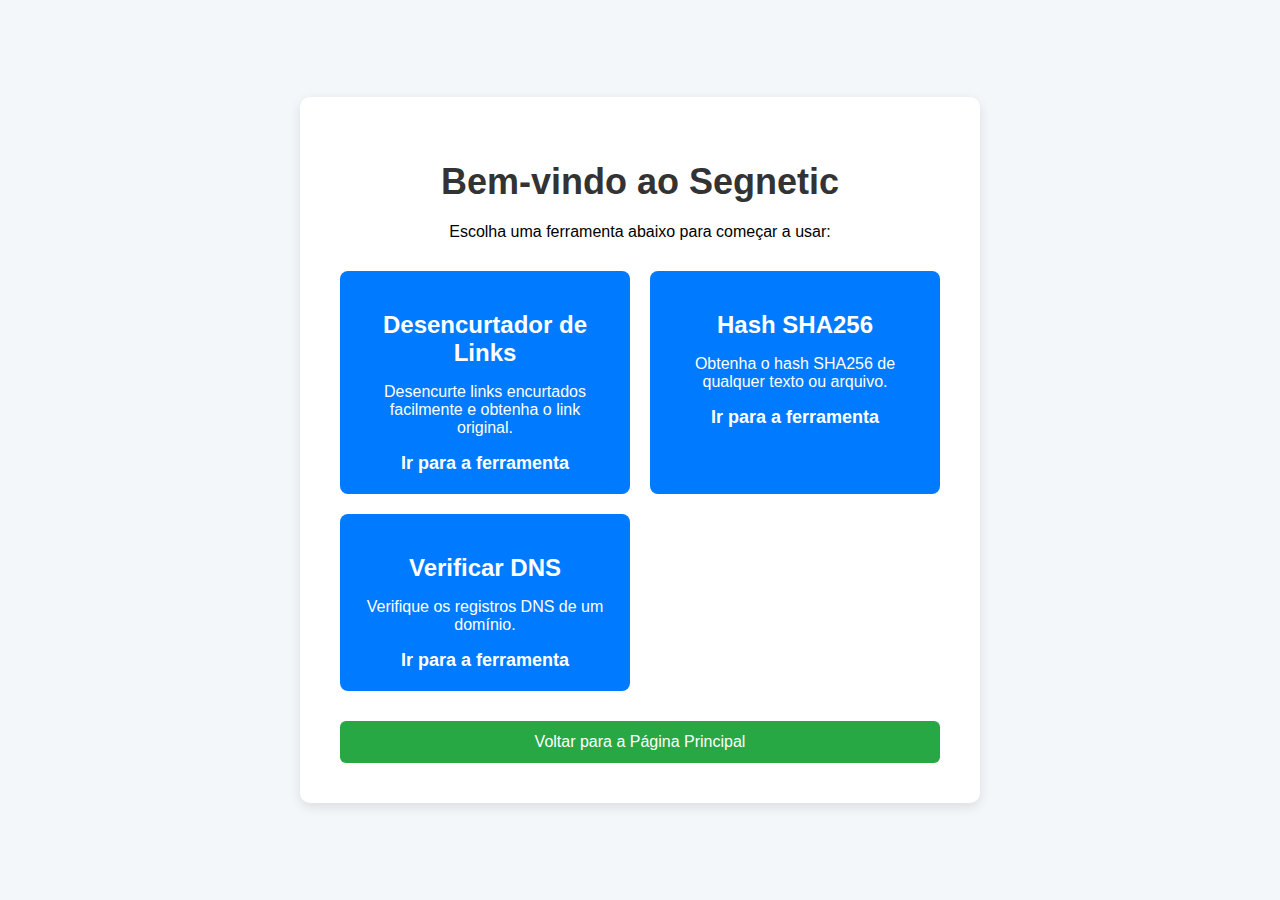
==== index.html @ 499fd067 "Update index.html" ====
<!DOCTYPE html>
<html lang="pt">
<head>
  <meta charset="UTF-8">
  <meta name="viewport" content="width=device-width, initial-scale=1.0">
  <title>Página Principal - Segnetic</title>
  <style>
    body {
      font-family: 'Arial', sans-serif;
      background-color: #f4f7fa;
      margin: 0;
      padding: 0;
      display: flex;
      justify-content: center;
      align-items: center;
      height: 100vh;
    }

    .container {
      background-color: #ffffff;
      border-radius: 10px;
      box-shadow: 0 4px 12px rgba(0, 0, 0, 0.1);
      width: 100%;
      max-width: 600px;
      padding: 40px;
      text-align: center;
    }

    h1 {
      font-size: 36px;
      color: #333;
      margin-bottom: 20px;
    }

    .tools-container {
      display: grid;
      grid-template-columns: 1fr 1fr;
      gap: 20px;
      margin-top: 30px;
    }

    .tool-card {
      background-color: #007BFF;
      color: white;
      border-radius: 8px;
      padding: 20px;
      text-align: center;
      cursor: pointer;
      transition: transform 0.3s ease, box-shadow 0.3s ease;
    }

    .tool-card:hover {
      transform: translateY(-5px);
      box-shadow: 0 4px 20px rgba(0, 123, 255, 0.3);
    }

    .tool-card h2 {
      font-size: 24px;
      margin-bottom: 15px;
    }

    .tool-card p {
      font-size: 16px;
    }

    .tool-card a {
      color: white;
      text-decoration: none;
      font-weight: bold;
      display: block;
      margin-top: 15px;
      font-size: 18px;
      transition: color 0.3s ease;
    }

    .tool-card a:hover {
      color: #f1f1f1;
    }

    .back-button {
      margin-top: 30px;
      padding: 12px;
      background-color: #28a745;
      color: white;
      border: none;
      border-radius: 6px;
      width: 100%;
      cursor: pointer;
      font-size: 16px;
      transition: background-color 0.3s ease;
    }

    .back-button:hover {
      background-color: #218838;
    }

  </style>
</head>
<body>

  <div class="container">
    <h1>Bem-vindo ao Segnetic</h1>
    <p>Escolha uma ferramenta abaixo para começar a usar:</p>

    <!-- Ferramentas -->
    <div class="tools-container">
      <!-- Desencurtador de Links -->
      <div class="tool-card">
        <h2>Desencurtador de Links</h2>
        <p>Desencurte links encurtados facilmente e obtenha o link original.</p>
        <a href="https://dealegear.github.io/segnetic/tracklink.html">Ir para a ferramenta</a>
      </div>

      <!-- Hash SHA256 -->
      <div class="tool-card">
        <h2>Hash SHA256</h2>
        <p>Obtenha o hash SHA256 de qualquer texto ou arquivo.</p>
        <a href="https://dealegear.github.io/segnetic/sha256.html">Ir para a ferramenta</a>
      </div>

      <!-- Verificar DNS -->
      <div class="tool-card">
        <h2>Verificar DNS</h2>
        <p>Verifique os registros DNS de um domínio.</p>
        <a href="https://dealegear.github.io/segnetic/checkdns.html">Ir para a ferramenta</a>
      </div>
    </div>

    <!-- Botão Voltar para a Página Principal -->
    <a href="https://dealegear.github.io/segnetic/">
      <button class="back-button">Voltar para a Página Principal</button>
    </a>
  </div>

</body>
</html>
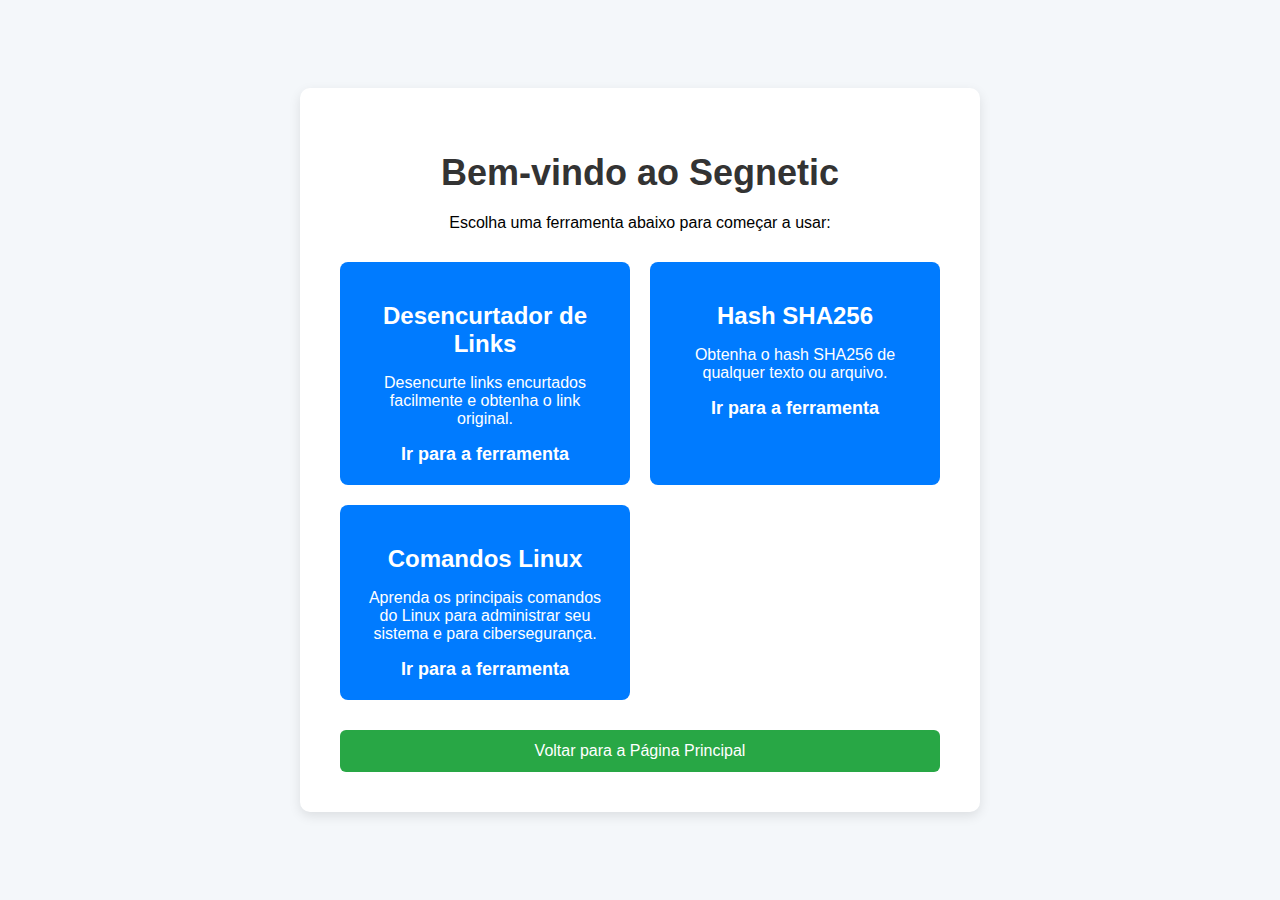
==== commit dce59730: "Update index.html" ====
--- a/index.html
+++ b/index.html
@@ -118,11 +118,11 @@
         <a href="https://dealegear.github.io/segnetic/sha256.html">Ir para a ferramenta</a>
       </div>
 
-      <!-- Verificar DNS -->
+      <!-- Comandos Linux -->
       <div class="tool-card">
-        <h2>Verificar DNS</h2>
-        <p>Verifique os registros DNS de um domínio.</p>
-        <a href="https://dealegear.github.io/segnetic/checkdns.html">Ir para a ferramenta</a>
+        <h2>Comandos Linux</h2>
+        <p>Aprenda os principais comandos do Linux para administrar seu sistema e para cibersegurança.</p>
+        <a href="https://dealegear.github.io/segnetic/linux.html">Ir para a ferramenta</a>
       </div>
     </div>
 
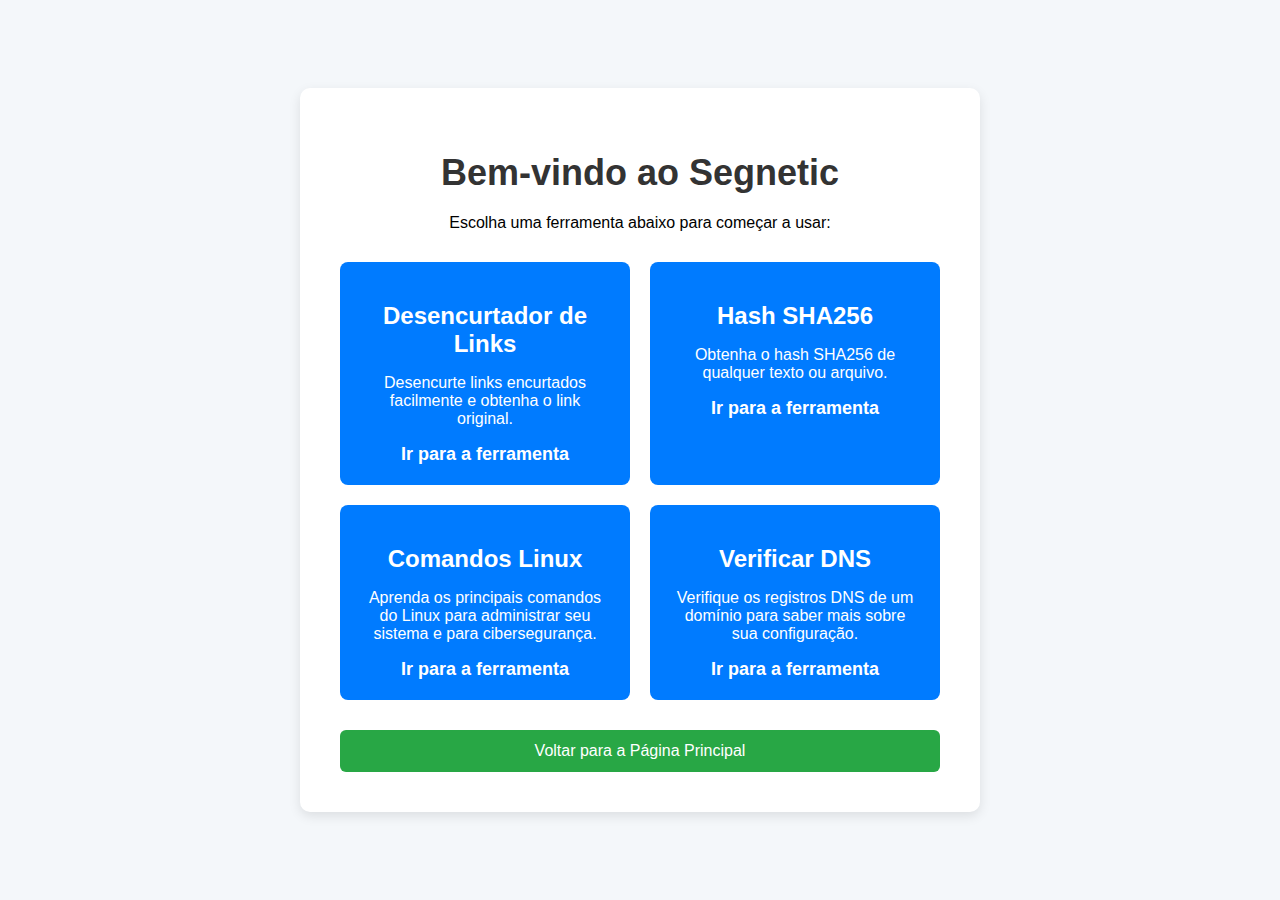
==== commit 5697f60c: "Update index.html" ====
--- a/index.html
+++ b/index.html
@@ -124,6 +124,13 @@
         <p>Aprenda os principais comandos do Linux para administrar seu sistema e para cibersegurança.</p>
         <a href="https://dealegear.github.io/segnetic/linux.html">Ir para a ferramenta</a>
       </div>
+
+      <!-- Verificar DNS -->
+      <div class="tool-card">
+        <h2>Verificar DNS</h2>
+        <p>Verifique os registros DNS de um domínio para saber mais sobre sua configuração.</p>
+        <a href="https://dealegear.github.io/segnetic/checkdns.html">Ir para a ferramenta</a>
+      </div>
     </div>
 
     <!-- Botão Voltar para a Página Principal -->
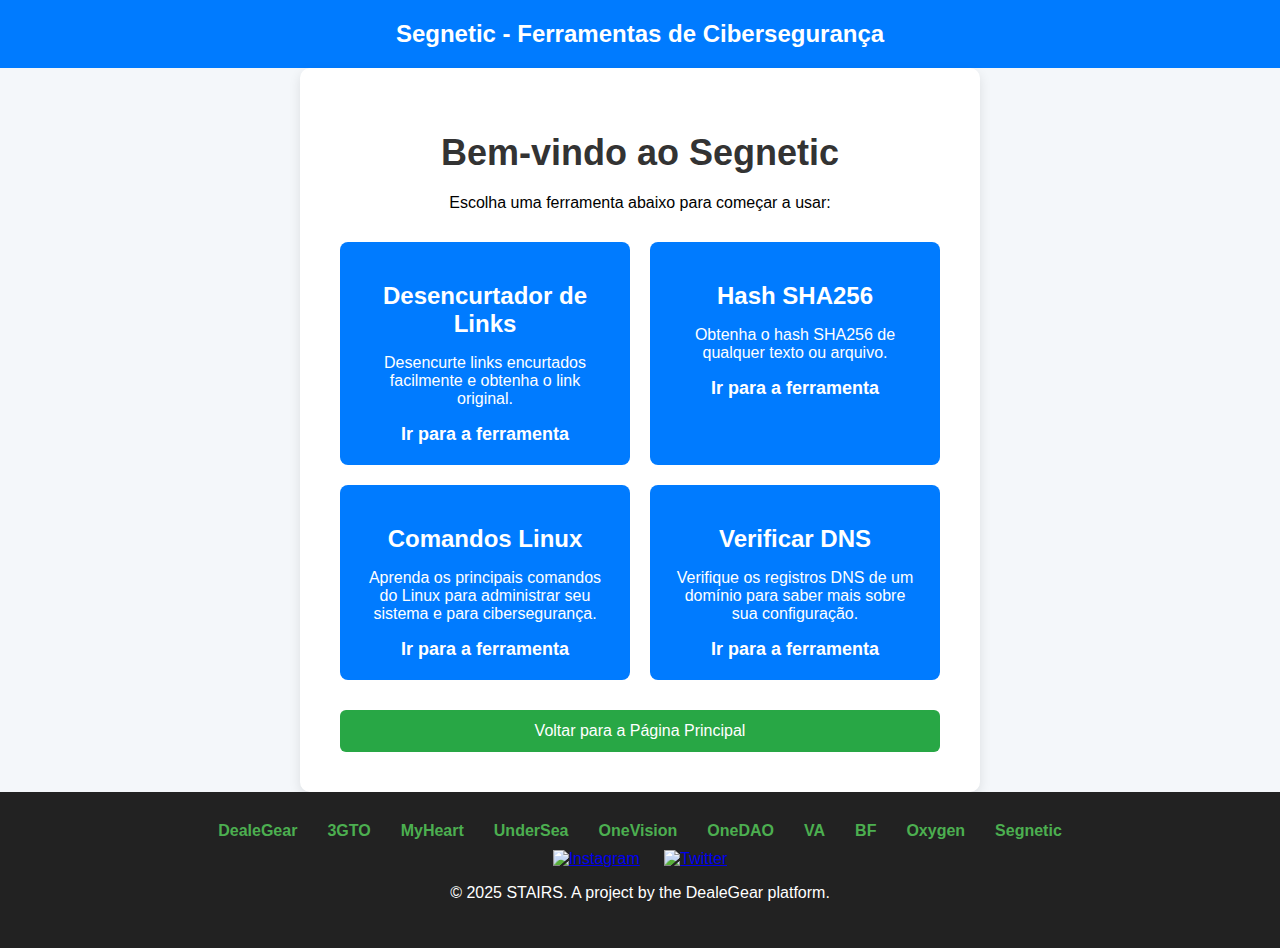
==== commit 55cc2b75: "Update index.html" ====
--- a/index.html
+++ b/index.html
@@ -11,11 +11,24 @@
       margin: 0;
       padding: 0;
       display: flex;
+      flex-direction: column;
       justify-content: center;
       align-items: center;
-      height: 100vh;
-    }
-
+      height: 100%;
+    }
+
+    /* Cabeçalho */
+    header {
+      width: 100%;
+      background-color: #007BFF;
+      color: white;
+      padding: 20px 0;
+      text-align: center;
+      font-size: 24px;
+      font-weight: bold;
+    }
+
+    /* Conteúdo principal */
     .container {
       background-color: #ffffff;
       border-radius: 10px;
@@ -94,10 +107,57 @@
       background-color: #218838;
     }
 
+    /* Rodapé */
+    footer {
+      text-align: center;
+      padding: 30px;
+      background-color: #222;
+      color: white;
+      width: 100%;
+    }
+
+    .footer-links {
+      display: flex;
+      justify-content: center;
+      flex-wrap: wrap;
+      margin-bottom: 10px;
+    }
+
+    .footer-links a {
+      color: #4CAF50;
+      text-decoration: none;
+      margin: 0 15px;
+      font-weight: bold;
+    }
+
+    .footer-links a:hover {
+      text-decoration: underline;
+    }
+
+    .social-icons {
+      margin-top: 10px;
+    }
+
+    .social-icons a {
+      margin: 0 10px;
+      display: inline-block;
+    }
+
+    .social-icons img {
+      width: 24px;
+      height: 24px;
+    }
+
   </style>
 </head>
 <body>
 
+  <!-- Cabeçalho -->
+  <header>
+    Segnetic - Ferramentas de Cibersegurança
+  </header>
+
+  <!-- Conteúdo Principal -->
   <div class="container">
     <h1>Bem-vindo ao Segnetic</h1>
     <p>Escolha uma ferramenta abaixo para começar a usar:</p>
@@ -139,5 +199,30 @@
     </a>
   </div>
 
+  <!-- Rodapé -->
+  <footer>
+    <div class="footer-links">
+      <a href="https://dealegear.wixsite.com/meusite" target="_blank">DealeGear</a>
+      <a href="#">3GTO</a>
+      <a href="https://dealegear.github.io/myheart/">MyHeart</a>
+      <a href="#">UnderSea</a>
+      <a href="#">OneVision</a>
+      <a href="#">OneDAO</a>
+      <a href="#">VA</a>
+      <a href="https://dealegear.github.io/bosquedasfrutiferas/index.html">BF</a>
+      <a href="#">Oxygen</a>
+      <a href="https://dealegear.github.io/segnetic/index.html">Segnetic</a>
+    </div>
+    <div class="social-icons">
+      <a href="https://instagram.com" target="_blank">
+        <img src="https://cdn-icons-png.flaticon.com/512/2111/2111463.png" alt="Instagram">
+      </a>
+      <a href="https://twitter.com" target="_blank">
+        <img src="https://cdn-icons-png.flaticon.com/512/124/124021.png" alt="Twitter">
+      </a>
+    </div>
+    <p>&copy; 2025 STAIRS. A project by the DealeGear platform.</p>
+  </footer>
+
 </body>
 </html>
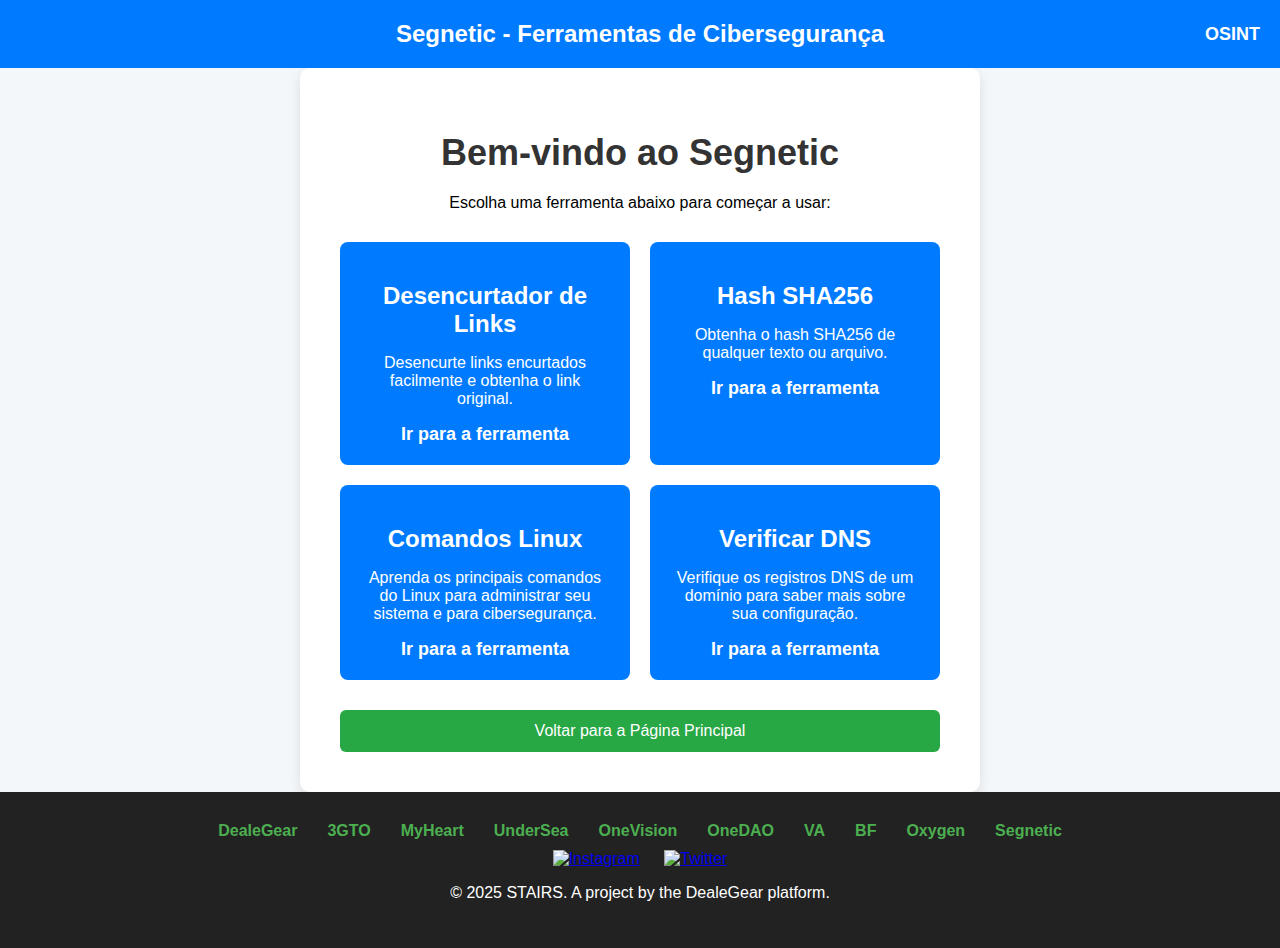
==== commit 0bb20203: "Update index.html" ====
--- a/index.html
+++ b/index.html
@@ -26,6 +26,24 @@
       text-align: center;
       font-size: 24px;
       font-weight: bold;
+      position: relative; /* Para posicionar o link OSINT */
+    }
+
+    header a {
+      color: white;
+      text-decoration: none;
+      font-weight: bold;
+      margin-left: 20px;
+      font-size: 18px;
+      position: absolute;
+      right: 20px;
+      top: 50%;
+      transform: translateY(-50%);
+      transition: color 0.3s ease;
+    }
+
+    header a:hover {
+      color: #f1f1f1;
     }
 
     /* Conteúdo principal */
@@ -147,7 +165,6 @@
       width: 24px;
       height: 24px;
     }
-
   </style>
 </head>
 <body>
@@ -155,6 +172,7 @@
   <!-- Cabeçalho -->
   <header>
     Segnetic - Ferramentas de Cibersegurança
+    <a href="https://dealegear.github.io/segnetic/osint.html">OSINT</a>
   </header>
 
   <!-- Conteúdo Principal -->
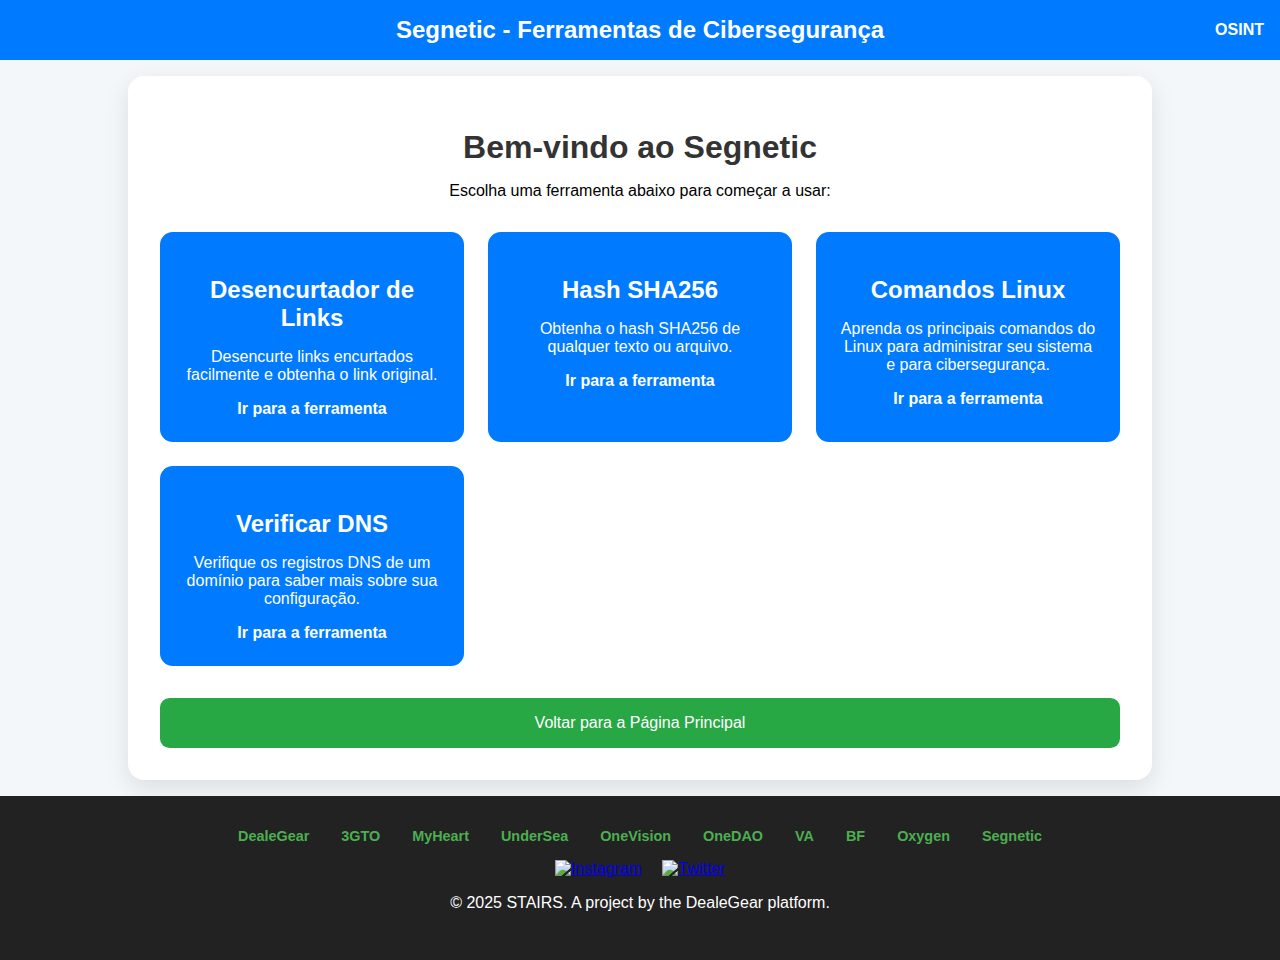
==== commit f5b1bd0a: "Update index.html" ====
--- a/index.html
+++ b/index.html
@@ -5,6 +5,7 @@
   <meta name="viewport" content="width=device-width, initial-scale=1.0">
   <title>Página Principal - Segnetic</title>
   <style>
+    /* Estilos globais */
     body {
       font-family: 'Arial', sans-serif;
       background-color: #f4f7fa;
@@ -22,21 +23,21 @@
       width: 100%;
       background-color: #007BFF;
       color: white;
-      padding: 20px 0;
+      padding: 1rem 0;
       text-align: center;
-      font-size: 24px;
+      font-size: 1.5rem;
       font-weight: bold;
-      position: relative; /* Para posicionar o link OSINT */
+      position: relative;
     }
 
     header a {
       color: white;
       text-decoration: none;
       font-weight: bold;
-      margin-left: 20px;
-      font-size: 18px;
+      margin-left: 1rem;
+      font-size: 1rem;
       position: absolute;
-      right: 20px;
+      right: 1rem;
       top: 50%;
       transform: translateY(-50%);
       transition: color 0.3s ease;
@@ -49,49 +50,50 @@
     /* Conteúdo principal */
     .container {
       background-color: #ffffff;
-      border-radius: 10px;
-      box-shadow: 0 4px 12px rgba(0, 0, 0, 0.1);
-      width: 100%;
-      max-width: 600px;
-      padding: 40px;
+      border-radius: 1rem;
+      box-shadow: 0 0.5rem 1.5rem rgba(0, 0, 0, 0.1);
+      width: 90%;
+      max-width: 60rem;
+      padding: 2rem;
       text-align: center;
+      margin: 1rem auto;
     }
 
     h1 {
-      font-size: 36px;
+      font-size: 2rem;
       color: #333;
-      margin-bottom: 20px;
+      margin-bottom: 1rem;
     }
 
     .tools-container {
       display: grid;
-      grid-template-columns: 1fr 1fr;
-      gap: 20px;
-      margin-top: 30px;
+      grid-template-columns: repeat(auto-fit, minmax(15rem, 1fr));
+      gap: 1.5rem;
+      margin-top: 2rem;
     }
 
     .tool-card {
       background-color: #007BFF;
       color: white;
-      border-radius: 8px;
-      padding: 20px;
+      border-radius: 0.8rem;
+      padding: 1.5rem;
       text-align: center;
       cursor: pointer;
       transition: transform 0.3s ease, box-shadow 0.3s ease;
     }
 
     .tool-card:hover {
-      transform: translateY(-5px);
-      box-shadow: 0 4px 20px rgba(0, 123, 255, 0.3);
+      transform: translateY(-0.5rem);
+      box-shadow: 0 0.5rem 1.5rem rgba(0, 123, 255, 0.3);
     }
 
     .tool-card h2 {
-      font-size: 24px;
-      margin-bottom: 15px;
+      font-size: 1.5rem;
+      margin-bottom: 1rem;
     }
 
     .tool-card p {
-      font-size: 16px;
+      font-size: 1rem;
     }
 
     .tool-card a {
@@ -99,8 +101,8 @@
       text-decoration: none;
       font-weight: bold;
       display: block;
-      margin-top: 15px;
-      font-size: 18px;
+      margin-top: 1rem;
+      font-size: 1rem;
       transition: color 0.3s ease;
     }
 
@@ -109,15 +111,15 @@
     }
 
     .back-button {
-      margin-top: 30px;
-      padding: 12px;
+      margin-top: 2rem;
+      padding: 1rem;
       background-color: #28a745;
       color: white;
       border: none;
-      border-radius: 6px;
+      border-radius: 0.6rem;
       width: 100%;
       cursor: pointer;
-      font-size: 16px;
+      font-size: 1rem;
       transition: background-color 0.3s ease;
     }
 
@@ -128,7 +130,7 @@
     /* Rodapé */
     footer {
       text-align: center;
-      padding: 30px;
+      padding: 2rem;
       background-color: #222;
       color: white;
       width: 100%;
@@ -138,14 +140,15 @@
       display: flex;
       justify-content: center;
       flex-wrap: wrap;
-      margin-bottom: 10px;
+      margin-bottom: 1rem;
     }
 
     .footer-links a {
       color: #4CAF50;
       text-decoration: none;
-      margin: 0 15px;
+      margin: 0 1rem;
       font-weight: bold;
+      font-size: 0.9rem;
     }
 
     .footer-links a:hover {
@@ -153,17 +156,85 @@
     }
 
     .social-icons {
-      margin-top: 10px;
+      margin-top: 1rem;
     }
 
     .social-icons a {
-      margin: 0 10px;
+      margin: 0 0.5rem;
       display: inline-block;
     }
 
     .social-icons img {
-      width: 24px;
-      height: 24px;
+      width: 1.5rem;
+      height: 1.5rem;
+    }
+
+    /* Media Queries para responsividade */
+    @media (max-width: 768px) {
+      header {
+        font-size: 1.2rem;
+      }
+
+      header a {
+        font-size: 0.9rem;
+      }
+
+      h1 {
+        font-size: 1.5rem;
+      }
+
+      .tool-card h2 {
+        font-size: 1.2rem;
+      }
+
+      .tool-card p {
+        font-size: 0.9rem;
+      }
+
+      .back-button {
+        font-size: 0.9rem;
+      }
+
+      .footer-links a {
+        margin: 0 0.5rem;
+        font-size: 0.8rem;
+      }
+    }
+
+    @media (max-width: 480px) {
+      header {
+        font-size: 1rem;
+      }
+
+      header a {
+        font-size: 0.8rem;
+      }
+
+      h1 {
+        font-size: 1.2rem;
+      }
+
+      .tool-card h2 {
+        font-size: 1rem;
+      }
+
+      .tool-card p {
+        font-size: 0.8rem;
+      }
+
+      .back-button {
+        font-size: 0.8rem;
+      }
+
+      .footer-links a {
+        margin: 0 0.3rem;
+        font-size: 0.7rem;
+      }
+
+      .social-icons img {
+        width: 1.2rem;
+        height: 1.2rem;
+      }
     }
   </style>
 </head>
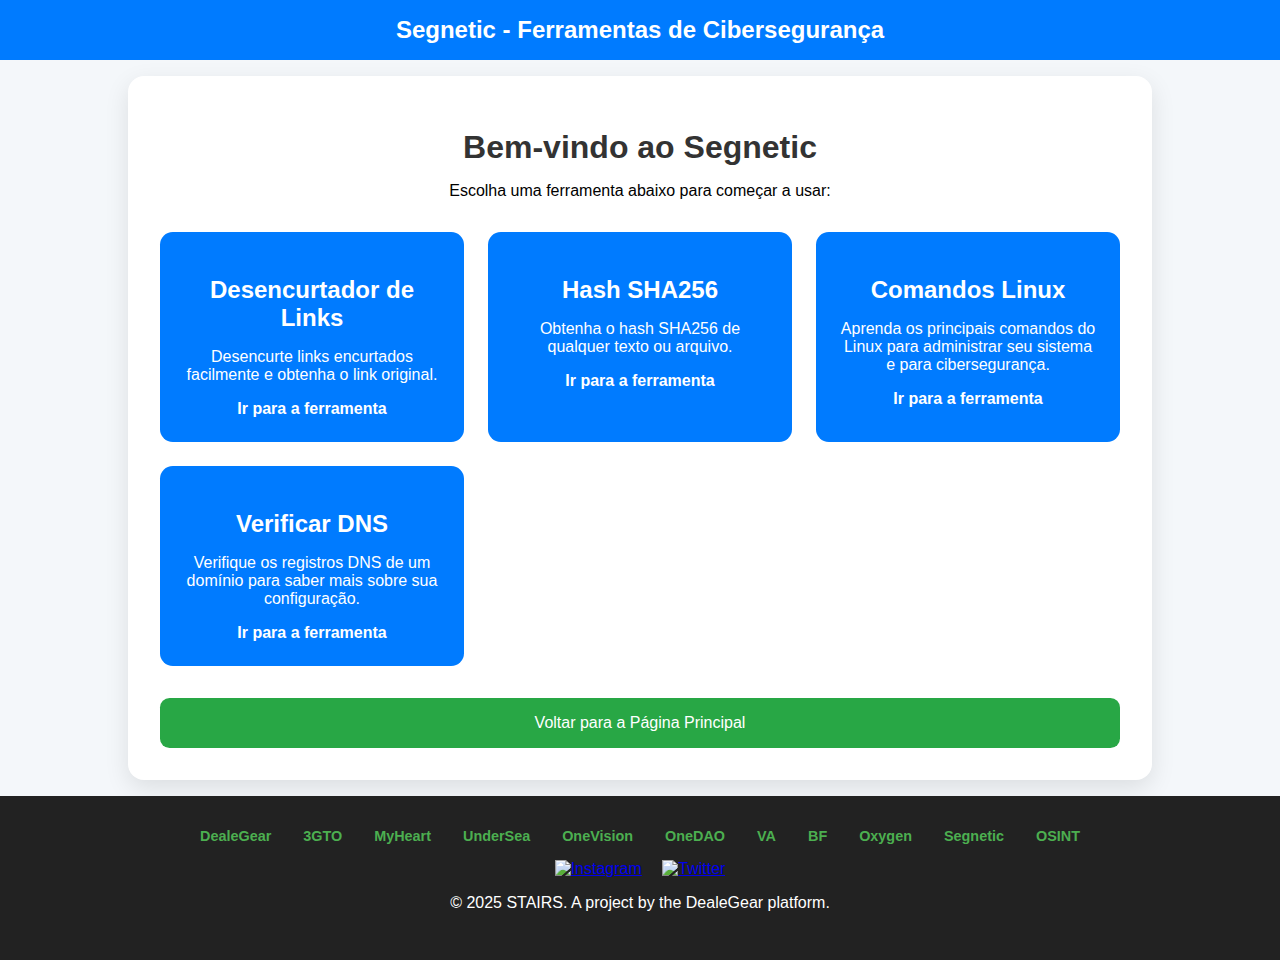
==== commit 1cf01e89: "Update index.html" ====
--- a/index.html
+++ b/index.html
@@ -27,24 +27,6 @@
       text-align: center;
       font-size: 1.5rem;
       font-weight: bold;
-      position: relative;
-    }
-
-    header a {
-      color: white;
-      text-decoration: none;
-      font-weight: bold;
-      margin-left: 1rem;
-      font-size: 1rem;
-      position: absolute;
-      right: 1rem;
-      top: 50%;
-      transform: translateY(-50%);
-      transition: color 0.3s ease;
-    }
-
-    header a:hover {
-      color: #f1f1f1;
     }
 
     /* Conteúdo principal */
@@ -175,10 +157,6 @@
         font-size: 1.2rem;
       }
 
-      header a {
-        font-size: 0.9rem;
-      }
-
       h1 {
         font-size: 1.5rem;
       }
@@ -206,10 +184,6 @@
         font-size: 1rem;
       }
 
-      header a {
-        font-size: 0.8rem;
-      }
-
       h1 {
         font-size: 1.2rem;
       }
@@ -243,7 +217,6 @@
   <!-- Cabeçalho -->
   <header>
     Segnetic - Ferramentas de Cibersegurança
-    <a href="https://dealegear.github.io/segnetic/osint.html">OSINT</a>
   </header>
 
   <!-- Conteúdo Principal -->
@@ -301,6 +274,7 @@
       <a href="https://dealegear.github.io/bosquedasfrutiferas/index.html">BF</a>
       <a href="#">Oxygen</a>
       <a href="https://dealegear.github.io/segnetic/index.html">Segnetic</a>
+      <a href="https://dealegear.github.io/segnetic/osint.html">OSINT</a> <!-- Link OSINT adicionado aqui -->
     </div>
     <div class="social-icons">
       <a href="https://instagram.com" target="_blank">
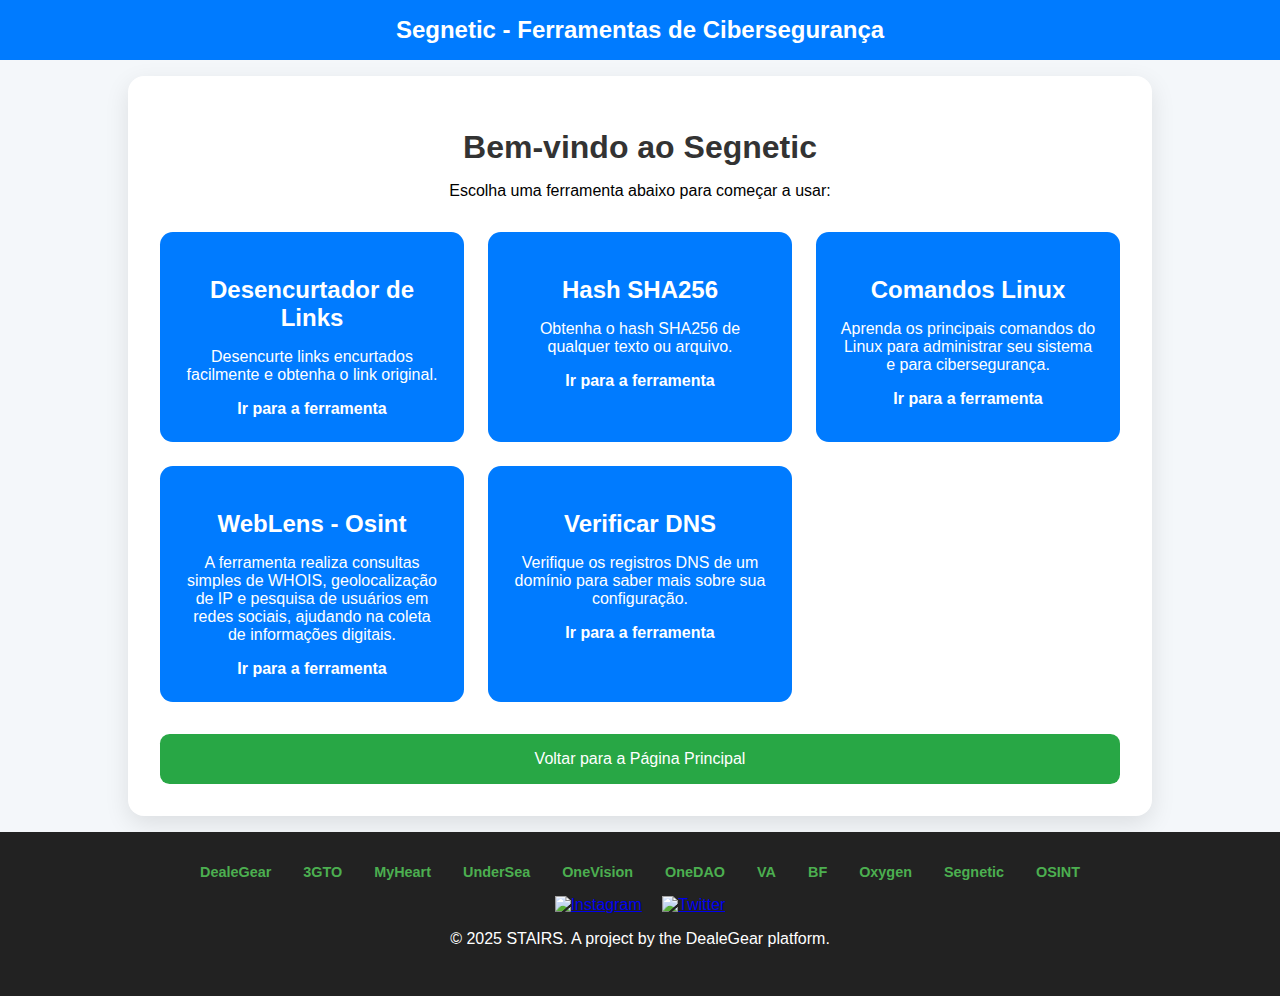
==== commit e856a4a1: "Update index.html" ====
--- a/index.html
+++ b/index.html
@@ -247,6 +247,12 @@
         <a href="https://dealegear.github.io/segnetic/linux.html">Ir para a ferramenta</a>
       </div>
 
+<div class="tool-card">
+        <h2>WebLens - Osint</h2>
+        <p>A ferramenta realiza consultas simples de WHOIS, geolocalização de IP e pesquisa de usuários em redes sociais, ajudando na coleta de informações digitais.</p>
+        <a href="https://dealegear.github.io/segnetic/weblens.html">Ir para a ferramenta</a>
+      </div>
+      
       <!-- Verificar DNS -->
       <div class="tool-card">
         <h2>Verificar DNS</h2>
